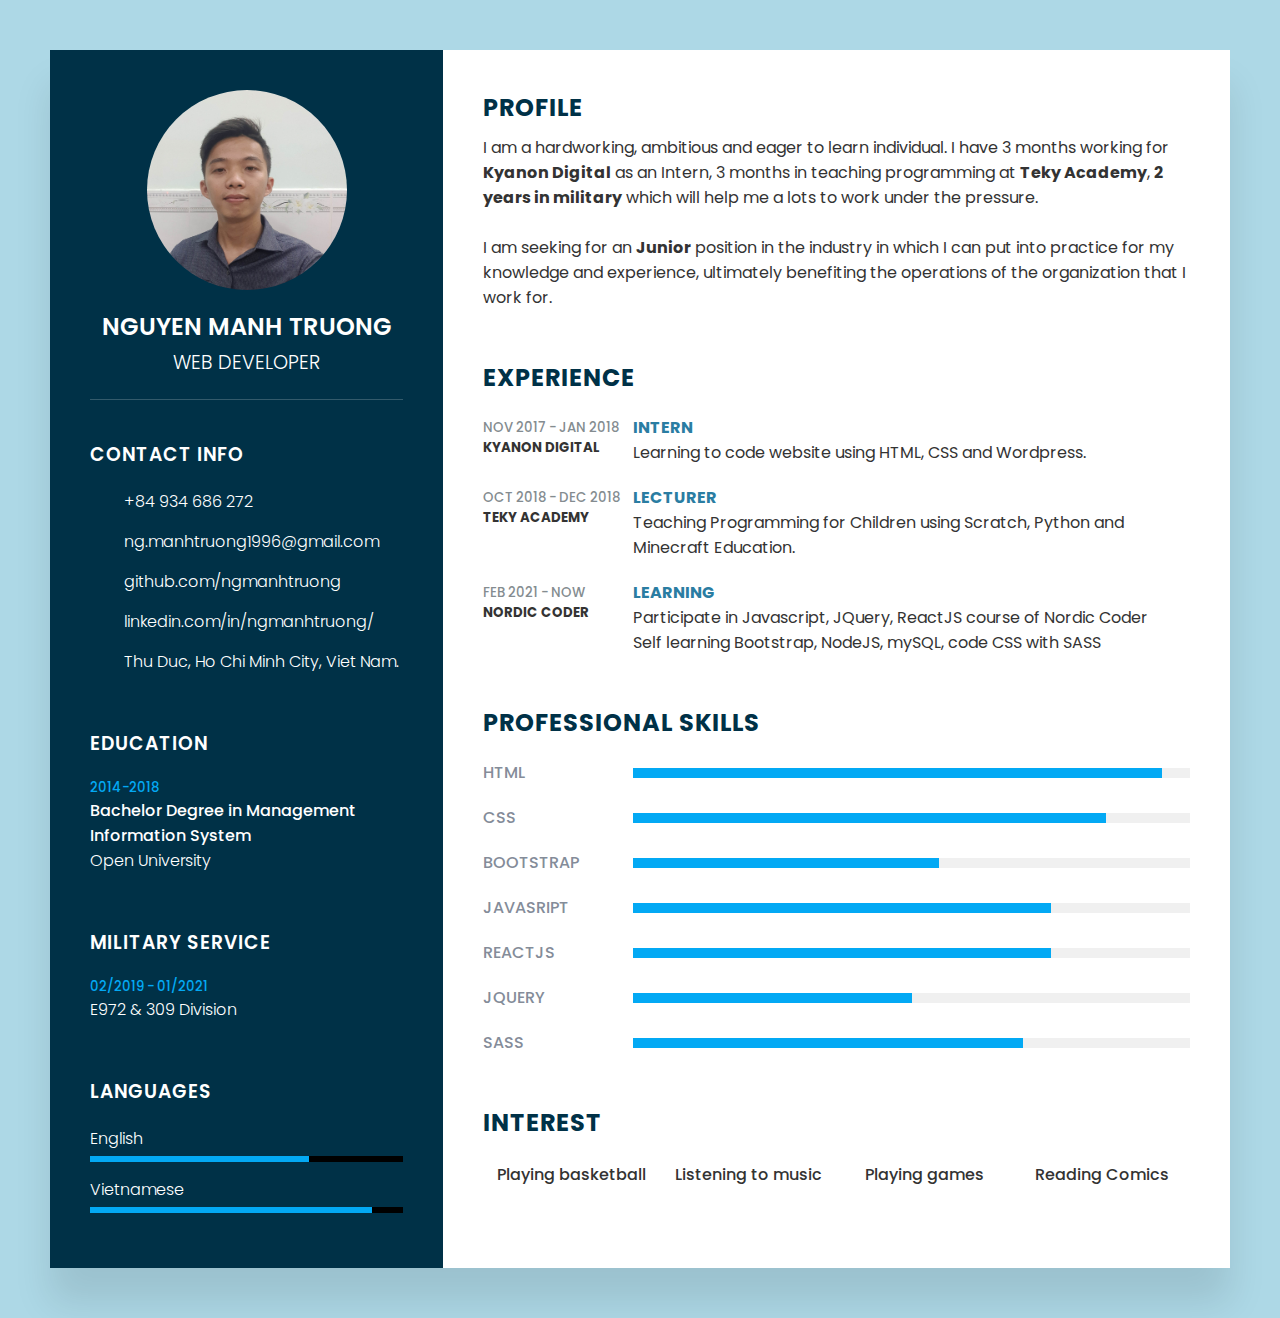
==== cv.html @ 3976d3bd "Initial commit" ====
<!DOCTYPE html>
<html lang="en">
<head>
    <meta charset="UTF-8">
    <meta http-equiv="X-UA-Compatible" content="IE=edge">
    <meta name="viewport" content="width=device-width, initial-scale=1.0">
    <title>Nguyen Manh Truong's CV</title>
    <link rel="stylesheet" href="https://cdnjs.cloudflare.com/ajax/libs/font-awesome/5.15.0/css/all.min.css" 
    integrity="sha512-BnbUDfEUfV0Slx6TunuB042k9tuKe3xrD6q4mg5Ed72LTgzDIcLPxg6yI2gcMFRyomt+yJJxE+zJwNmxki6/RA==" 
    crossorigin="anonymous"/>
    <link rel="stylesheet" href="main.css">

</head>
<body>
    <div class = "resume">
        <div class = "left-section">
            <div class = "profile-text">
                <div class = "img">
                    <img src="./profile.jpg" alt="profile-picture">
                </div>
                <h2>Nguyen Manh Truong<br>
                <span>Web Developer</span></h2>
            </div>
            <div class = "contact-info">
                <h3 class = "title">Contact Info</h3>
                <ul>
                    <li>
                        <span class = "icon"><i class="fa fa-phone" aria-hidden="true"></i></span>
                        <span class = "text">+84 934 686 272</span>
                    </li>
                    <li>
                        <span class = "icon"><i class="far fa-envelope"></i></span>
                        <span class = "text">ng.manhtruong1996@gmail.com</span>
                    </li>
                    <li>
                        <span class = "icon"><i class="fab fa-github"></i></span>
                        <span class = "text">github.com/ngmanhtruong</span>
                    </li>
                    <li>
                        <span class = "icon"><i class="fab fa-linkedin-in"></i></span>
                        <span class = "text">linkedin.com/in/ngmanhtruong/</span>
                    </li>
                    <li>
                        <span class = "icon"><i class="fas fa-globe-asia"></i></span>
                        <span class = "text">Thu Duc, Ho Chi Minh City, Viet Nam.</span>
                    </li>
                </ul>
            </div>

            <div class = "contact-info education">
                <h3 class = "title">Education</h3>
                <ul>
                    <li>
                        <h5>2014-2018</h5>
                        <h4>Bachelor Degree in Management Information System</h4>
                        <h4>Open University</h4>
                    </li>
                </ul>
            </div>

            <div class = "contact-info military-service">
                <h3 class = "title">Military Service</h3>
                <ul>
                    <li>
                        <h5>02/2019 - 01/2021</h5>
                        <h4>E972 & 309 Division</h4>
                    </li>
                </ul>
            </div>

            <div class = "contact-info language">
                <h3 class = "title">Languages</h3>
                <ul>
                    <li>
                        <span class = "text">English</span>
                        <span class = "percent">
                            <div style = "width: 70%;"></div>
                        </span>
                    </li>
                    <li>
                        <span class= "text">Vietnamese</span>
                        <span class= "percent">
                            <div style = "width: 90%;"></div>
                        </span>
                    </li>
                </ul>
            </div>

        </div>
        <div class = "right-section">
            <div class = "about">
                <h2 class = "title2">Profile</h2>
                <p>I am a hardworking, ambitious and eager to learn individual. I have 3 months working for <bold>Kyanon Digital</bold> as an Intern, 3 months in teaching programming at <bold>Teky Academy</bold>, <bold>2 years in military</bold> which will help me a lots to work under the pressure.<br><br>I am seeking for an <bold>Junior</bold> position in the industry in which I can put into practice for my knowledge and experience, ultimately benefiting the operations of the organization that I work for.</p>
            </div>
            <div class = "about">
                <h2 class = "title2">Experience</h2>
                <div class = "wrap">
                    <div class = "year-company">
                        <h5>Nov 2017 - Jan 2018</h5>
                        <h5>Kyanon Digital</h5>
                    </div>
                    <div class= "text">
                        <h4>Intern</h4>
                        <p>Learning to code website using HTML, CSS and Wordpress.</p>
                    </div>
                </div>

                <div class = "wrap">
                    <div class = "year-company">
                        <h5>Oct 2018 - Dec 2018</h5>
                        <h5>Teky Academy</h5>
                    </div>
                    <div class= "text">
                        <h4>Lecturer</h4>
                        <p>Teaching Programming for Children using Scratch, Python and Minecraft Education.</p>
                    </div>
                </div>

                <div class = "wrap">
                    <div class = "year-company">
                        <h5>Feb 2021 - Now</h5>
                        <h5>Nordic Coder</h5>
                    </div>
                    <div class= "text">
                        <h4>Learning</h4>
                        <p>Participate in Javascript, JQuery, ReactJS course of Nordic Coder</p>
                        <p>Self learning Bootstrap, NodeJS, mySQL, code CSS with SASS</p>
                    </div>
                </div>
            </div>
            <div class = "about skills">
                <h2 class = "title2">Professional Skills</h2>
                <div class = "wrap">
                    <h4>HTML</h4>
                    <div class ="percent">
                        <div style = "width: 95%;"></div>
                    </div>
                </div>
                <div class = "wrap">
                    <h4>CSS</h4>
                    <div class ="percent">
                        <div style = "width: 85%;"></div>
                    </div>
                </div>
                <div class = "wrap">
                    <h4>Bootstrap</h4>
                    <div class ="percent">
                        <div style = "width: 55%;"></div>
                    </div>
                </div>
                <div class = "wrap">
                    <h4>Javasript</h4>
                    <div class ="percent">
                        <div style = "width: 75%;"></div>
                    </div>
                </div>
                <div class = "wrap">
                    <h4>ReactJS</h4>
                    <div class ="percent">
                        <div style = "width: 75%;"></div>
                    </div>
                </div>
                <div class = "wrap">
                    <h4>jQuery</h4>
                    <div class ="percent">
                        <div style = "width: 50%;"></div>
                    </div>
                </div>
                <div class = "wrap">
                    <h4>SASS</h4>
                    <div class ="percent">
                        <div style = "width: 70%;"></div>
                    </div>
                </div>
            </div>
            <div>
                
            </div>
            <div class = "about interest">
                <h2 class = "title2">INTEREST</h2>
                <ul>
                    <li><i class="fas fa-basketball-ball"></i> Playing basketball</li>
                    <li><i class="fas fa-music"></i> Listening to music</li>
                    <li><i class="fas fa-gamepad"></i> Playing games</li>
                    <li><i class="fas fa-book-open"></i> Reading Comics</li>
                </ul>
            </div>
        </div>
    </div>
</body>
</html>
---- main.css ----
@import url("https://fonts.googleapis.com/css?family=Poppins:200,300,400,500,600,700,800,900&display=swap");
* {
  -webkit-box-sizing: border-box;
  box-sizing: border-box;
  font-family: 'Poppins', sans-serif;
  margin: 0;
  padding: 0; }

body {
  background: lightblue;
  display: -webkit-box;
  display: -ms-flexbox;
  display: flex;
  -webkit-box-align: center;
  -ms-flex-align: center;
  align-items: center;
  -webkit-box-pack: center;
  -ms-flex-pack: center;
  justify-content: center;
  min-height: 100vh; }

.title {
  color: #fff;
  text-transform: uppercase;
  font-weight: 600;
  letter-spacing: 1px;
  margin-bottom: 20px; }

.title2 {
  color: #003147;
  text-transform: uppercase;
  letter-spacing: 1px;
  margin-bottom: 10px; }

p {
  color: #333; }
  p bold {
    font-weight: bold; }

.resume {
  position: relative;
  width: 100%;
  max-width: 1200px;
  min-height: 1000px;
  background: white;
  display: -ms-grid;
  display: grid;
  -ms-grid-columns: 1fr 2fr;
  grid-template-columns: 1fr 2fr;
  -webkit-box-shadow: 0 35px 35px rgba(0, 0, 0, 0.1);
  box-shadow: 0 35px 35px rgba(0, 0, 0, 0.1);
  margin: 50px; }
  @media (max-width: 1250px) {
    .resume {
      margin: 10px;
      -ms-grid-columns: (1fr)[1];
      grid-template-columns: repeat(1, 1fr); } }
  .resume .left-section {
    position: relative;
    background: #003147;
    padding: 40px; }
    .resume .left-section .profile-text {
      position: relative;
      display: -webkit-box;
      display: -ms-flexbox;
      display: flex;
      -webkit-box-orient: vertical;
      -webkit-box-direction: normal;
      -ms-flex-direction: column;
      flex-direction: column;
      -webkit-box-align: center;
      -ms-flex-align: center;
      align-items: center;
      padding-bottom: 20px;
      border-bottom: 1px solid rgba(255, 255, 255, 0.2); }
      .resume .left-section .profile-text .img {
        position: relative;
        width: 200px;
        height: 200px;
        border-radius: 50%;
        overflow: hidden; }
        .resume .left-section .profile-text .img img {
          width: 100%;
          position: absolute;
          top: -10%;
          left: 0; }
      .resume .left-section .profile-text h2 {
        color: #fff;
        font-size: 1.5em;
        margin-top: 20px;
        text-transform: uppercase;
        text-align: center;
        font-weight: 600;
        line-height: 1.4em; }
        .resume .left-section .profile-text h2 span {
          font-size: 0.8em;
          font-weight: 300; }
    .resume .left-section .contact-info {
      padding-top: 40px; }
      .resume .left-section .contact-info ul {
        position: relative; }
        .resume .left-section .contact-info ul li {
          position: relative;
          list-style: none;
          margin-bottom: 15px;
          cursor: pointer; }
          .resume .left-section .contact-info ul li .icon {
            display: inline-block;
            width: 30px;
            font-size: 18px;
            color: #03a9f4; }
          .resume .left-section .contact-info ul li span {
            color: #fff;
            font-weight: 300;
            font-size: 16px; }
      .resume .left-section .contact-info.education h5 {
        color: #03a9f4;
        font-weight: 500; }
      .resume .left-section .contact-info.education h4 {
        font-weight: 300;
        color: white; }
        .resume .left-section .contact-info.education h4:nth-child(2) {
          font-weight: 500; }
      .resume .left-section .contact-info.military-service h5 {
        color: #03a9f4;
        font-weight: 500; }
      .resume .left-section .contact-info.military-service h4 {
        font-weight: 300;
        color: white; }
      .resume .left-section .contact-info.language .percent {
        position: relative;
        width: 100%;
        height: 6px;
        background: black;
        display: block;
        margin-top: 5px; }
        .resume .left-section .contact-info.language .percent div {
          position: absolute;
          top: 0;
          left: 0;
          height: 100%;
          background: #03a9f4; }
  .resume .right-section {
    position: relative;
    background: white;
    padding: 40px; }
    .resume .right-section .about {
      margin-bottom: 50px; }
      .resume .right-section .about:last-child {
        margin-bottom: 0; }
      .resume .right-section .about .wrap {
        display: -webkit-box;
        display: -ms-flexbox;
        display: flex;
        -webkit-box-orient: horizontal;
        -webkit-box-direction: normal;
        -ms-flex-direction: row;
        flex-direction: row;
        margin: 20px 0; }
        .resume .right-section .about .wrap .year-company {
          padding-top: 3px;
          min-width: 150px; }
          .resume .right-section .about .wrap .year-company h5 {
            text-transform: uppercase;
            color: #848c90;
            font-weight: 500; }
            .resume .right-section .about .wrap .year-company h5:nth-child(2) {
              font-weight: bold;
              color: #333; }
        .resume .right-section .about .wrap .text h4 {
          text-transform: uppercase;
          color: #2a7da2;
          font-size: 16px; }
      .resume .right-section .about.skills .wrap {
        position: relative;
        width: 100%;
        display: -ms-grid;
        display: grid;
        -ms-grid-columns: 150px 1fr;
        grid-template-columns: 150px 1fr;
        -webkit-box-pack: center;
        -ms-flex-pack: center;
        justify-content: center;
        -webkit-box-align: center;
        -ms-flex-align: center;
        align-items: center; }
        .resume .right-section .about.skills .wrap h4 {
          text-transform: uppercase;
          color: #848c99;
          font-weight: 500; }
        .resume .right-section .about.skills .wrap .percent {
          position: relative;
          width: 100%;
          height: 10px;
          background: #f0f0f0; }
          .resume .right-section .about.skills .wrap .percent div {
            position: absolute;
            top: 0;
            left: 0;
            height: 100%;
            background: #03a9f4; }
      .resume .right-section .about.interest ul {
        display: -ms-grid;
        display: grid;
        -ms-grid-columns: (1fr)[4];
        grid-template-columns: repeat(4, 1fr); }
        @media (max-width: 1250px) {
          .resume .right-section .about.interest ul {
            -ms-grid-columns: (1fr)[2];
            grid-template-columns: repeat(2, 1fr); } }
        .resume .right-section .about.interest ul li {
          list-style: none;
          color: #333;
          font-weight: 500;
          margin: 10px 0;
          text-align: center; }
          @media (max-width: 1250px) {
            .resume .right-section .about.interest ul li {
              text-align: left; } }
          .resume .right-section .about.interest ul li .fas {
            color: #03a9f4;
            font-size: 18px; }
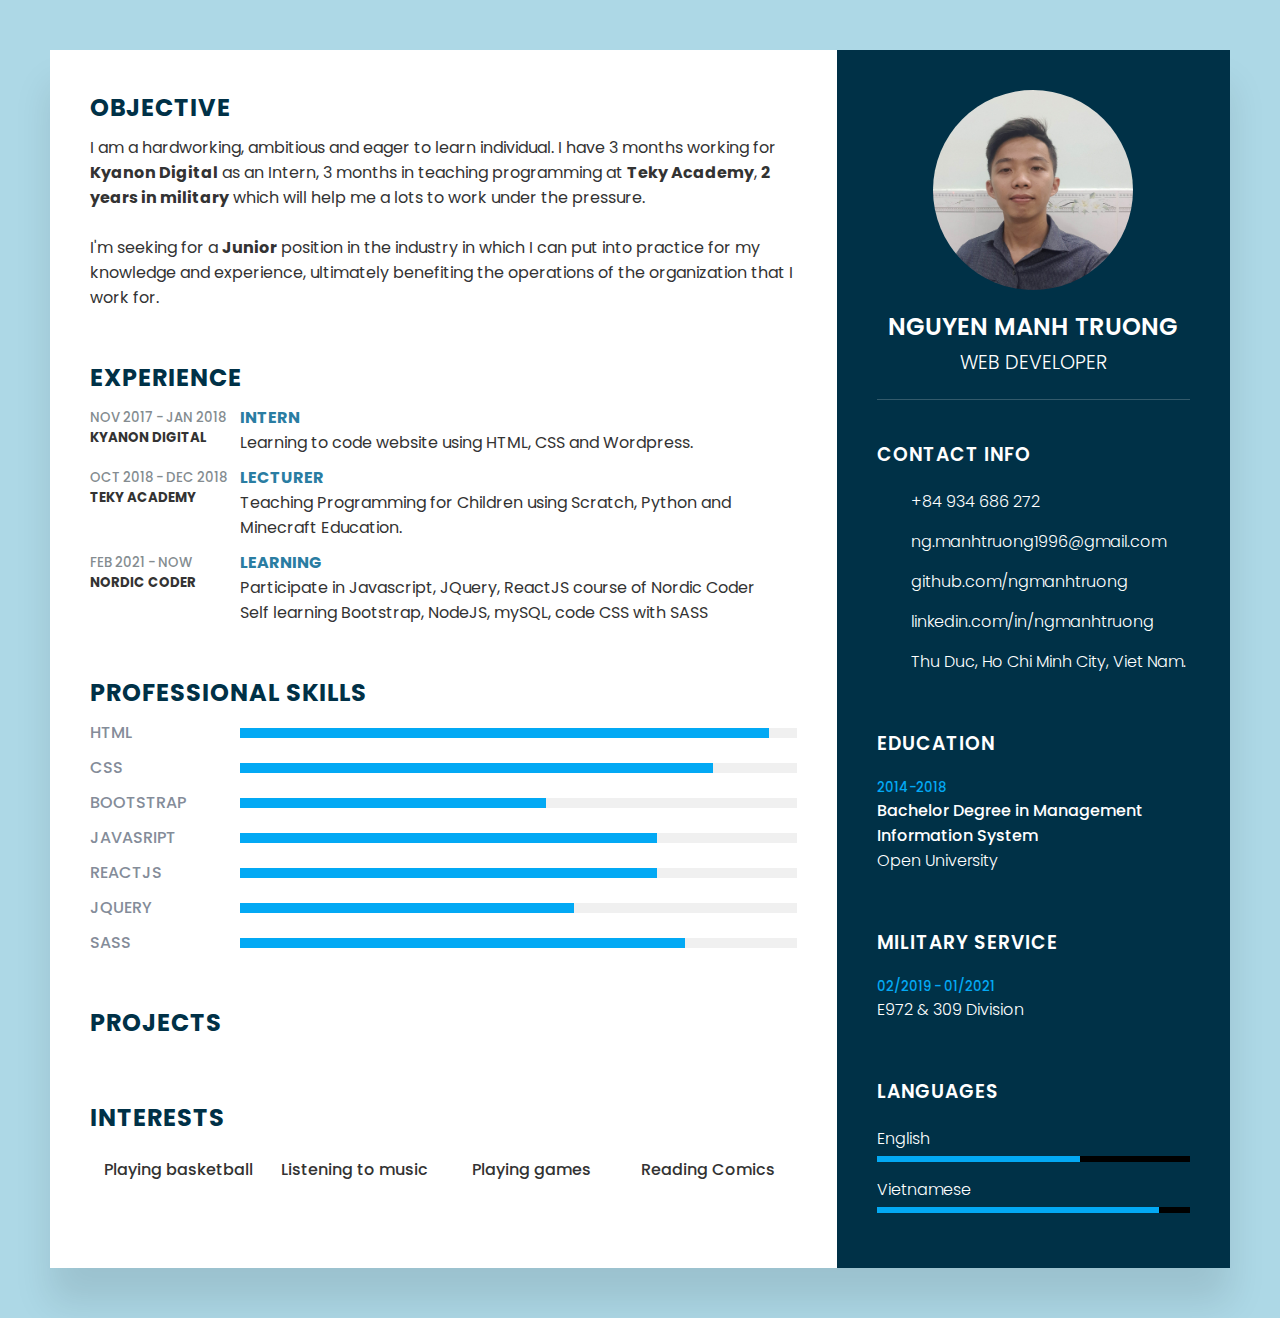
==== commit 6ca2a9ee: "woooosh update" ====
--- a/cv.html
+++ b/cv.html
@@ -14,6 +14,119 @@
 <body>
     <div class = "resume">
         <div class = "left-section">
+            <div class = "about">
+                <h2 class = "title2">Objective</h2>
+                <p>I am a hardworking, ambitious and eager to learn individual. I have 3 months working for <bold>Kyanon Digital</bold> as an Intern, 3 months in teaching programming at <bold>Teky Academy</bold>, <bold>2 years in military</bold> which will help me a lots to work under the pressure.
+                    <br><br>I'm seeking for a <bold>Junior</bold> position in the industry in which I can put into practice for my knowledge and experience, ultimately benefiting the operations of the organization that I work for.</p>
+            </div>
+            <div class = "about">
+                <h2 class = "title2">Experience</h2>
+                <div class = "wrap">
+                    <div class = "year-company">
+                        <h5>Nov 2017 - Jan 2018</h5>
+                        <h5>Kyanon Digital</h5>
+                    </div>
+                    <div class= "text">
+                        <h4>Intern</h4>
+                        <p>Learning to code website using HTML, CSS and Wordpress.</p>
+                    </div>
+                </div>
+
+                <div class = "wrap">
+                    <div class = "year-company">
+                        <h5>Oct 2018 - Dec 2018</h5>
+                        <h5>Teky Academy</h5>
+                    </div>
+                    <div class= "text">
+                        <h4>Lecturer</h4>
+                        <p>Teaching Programming for Children using Scratch, Python and Minecraft Education.</p>
+                    </div>
+                </div>
+
+                <div class = "wrap">
+                    <div class = "year-company">
+                        <h5>Feb 2021 - Now</h5>
+                        <h5>Nordic Coder</h5>
+                    </div>
+                    <div class= "text">
+                        <h4>Learning</h4>
+                        <p>Participate in Javascript, JQuery, ReactJS course of Nordic Coder</p>
+                        <p>Self learning Bootstrap, NodeJS, mySQL, code CSS with SASS</p>
+                    </div>
+                </div>
+            </div>
+            <div class = "about skills">
+                <h2 class = "title2">Professional Skills</h2>
+                <div class = "wrap">
+                    <h4>HTML</h4>
+                    <div class ="percent">
+                        <div style = "width: 95%;"></div>
+                    </div>
+                </div>
+                <div class = "wrap">
+                    <h4>CSS</h4>
+                    <div class ="percent">
+                        <div style = "width: 85%;"></div>
+                    </div>
+                </div>
+                <div class = "wrap">
+                    <h4>Bootstrap</h4>
+                    <div class ="percent">
+                        <div style = "width: 55%;"></div>
+                    </div>
+                </div>
+                <div class = "wrap">
+                    <h4>Javasript</h4>
+                    <div class ="percent">
+                        <div style = "width: 75%;"></div>
+                    </div>
+                </div>
+                <div class = "wrap">
+                    <h4>ReactJS</h4>
+                    <div class ="percent">
+                        <div style = "width: 75%;"></div>
+                    </div>
+                </div>
+                <div class = "wrap">
+                    <h4>jQuery</h4>
+                    <div class ="percent">
+                        <div style = "width: 60%;"></div>
+                    </div>
+                </div>
+                <div class = "wrap">
+                    <h4>SASS</h4>
+                    <div class ="percent">
+                        <div style = "width: 80%;"></div>
+                    </div>
+                </div>
+            </div>
+            <div>
+                
+            </div>
+            <div class = "about projects">
+                <h2 class = "title2">Projects</h2>
+                <div class = "wrap">
+                    <div class = "skills-used">
+                        <h5></h5>
+                        <h5></h5>
+                    </div>
+                    <div class = "text">
+                        <h4></h4>
+                        <p></p>
+                    </div>
+                </div>
+            </div>
+            <div class = "about interest">
+                <h2 class = "title2">INTERESTS</h2>
+                <ul>
+                    <li><i class="fas fa-basketball-ball"></i> Playing basketball</li>
+                    <li><i class="fas fa-music"></i> Listening to music</li>
+                    <li><i class="fas fa-gamepad"></i> Playing games</li>
+                    <li><i class="fas fa-book-open"></i> Reading Comics</li>
+                </ul>
+            </div>
+        </div>
+        <div class = "right-section">
             <div class = "profile-text">
                 <div class = "img">
                     <img src="./profile.jpg" alt="profile-picture">
@@ -26,19 +139,19 @@
                 <ul>
                     <li>
                         <span class = "icon"><i class="fa fa-phone" aria-hidden="true"></i></span>
-                        <span class = "text">+84 934 686 272</span>
+                        <span class = "text"><a href = "tel:+84934686272">+84 934 686 272</a></span>
                     </li>
                     <li>
                         <span class = "icon"><i class="far fa-envelope"></i></span>
-                        <span class = "text">ng.manhtruong1996@gmail.com</span>
+                        <span class = "text"><a href ="mailto:ng.manhtruong1996@gmail.com">ng.manhtruong1996@gmail.com</a></span>
                     </li>
                     <li>
                         <span class = "icon"><i class="fab fa-github"></i></span>
-                        <span class = "text">github.com/ngmanhtruong</span>
+                        <span class = "text"><a href="https://github.com/ngmanhtruong">github.com/ngmanhtruong</a></span>
                     </li>
                     <li>
                         <span class = "icon"><i class="fab fa-linkedin-in"></i></span>
-                        <span class = "text">linkedin.com/in/ngmanhtruong/</span>
+                        <span class = "text"><a href="https://www.linkedin.com/in/ngmanhtruong"></a>linkedin.com/in/ngmanhtruong</span>
                     </li>
                     <li>
                         <span class = "icon"><i class="fas fa-globe-asia"></i></span>
@@ -74,7 +187,7 @@
                     <li>
                         <span class = "text">English</span>
                         <span class = "percent">
-                            <div style = "width: 70%;"></div>
+                            <div style = "width: 65%;"></div>
                         </span>
                     </li>
                     <li>
@@ -87,105 +200,6 @@
             </div>
 
         </div>
-        <div class = "right-section">
-            <div class = "about">
-                <h2 class = "title2">Profile</h2>
-                <p>I am a hardworking, ambitious and eager to learn individual. I have 3 months working for <bold>Kyanon Digital</bold> as an Intern, 3 months in teaching programming at <bold>Teky Academy</bold>, <bold>2 years in military</bold> which will help me a lots to work under the pressure.<br><br>I am seeking for an <bold>Junior</bold> position in the industry in which I can put into practice for my knowledge and experience, ultimately benefiting the operations of the organization that I work for.</p>
-            </div>
-            <div class = "about">
-                <h2 class = "title2">Experience</h2>
-                <div class = "wrap">
-                    <div class = "year-company">
-                        <h5>Nov 2017 - Jan 2018</h5>
-                        <h5>Kyanon Digital</h5>
-                    </div>
-                    <div class= "text">
-                        <h4>Intern</h4>
-                        <p>Learning to code website using HTML, CSS and Wordpress.</p>
-                    </div>
-                </div>
-
-                <div class = "wrap">
-                    <div class = "year-company">
-                        <h5>Oct 2018 - Dec 2018</h5>
-                        <h5>Teky Academy</h5>
-                    </div>
-                    <div class= "text">
-                        <h4>Lecturer</h4>
-                        <p>Teaching Programming for Children using Scratch, Python and Minecraft Education.</p>
-                    </div>
-                </div>
-
-                <div class = "wrap">
-                    <div class = "year-company">
-                        <h5>Feb 2021 - Now</h5>
-                        <h5>Nordic Coder</h5>
-                    </div>
-                    <div class= "text">
-                        <h4>Learning</h4>
-                        <p>Participate in Javascript, JQuery, ReactJS course of Nordic Coder</p>
-                        <p>Self learning Bootstrap, NodeJS, mySQL, code CSS with SASS</p>
-                    </div>
-                </div>
-            </div>
-            <div class = "about skills">
-                <h2 class = "title2">Professional Skills</h2>
-                <div class = "wrap">
-                    <h4>HTML</h4>
-                    <div class ="percent">
-                        <div style = "width: 95%;"></div>
-                    </div>
-                </div>
-                <div class = "wrap">
-                    <h4>CSS</h4>
-                    <div class ="percent">
-                        <div style = "width: 85%;"></div>
-                    </div>
-                </div>
-                <div class = "wrap">
-                    <h4>Bootstrap</h4>
-                    <div class ="percent">
-                        <div style = "width: 55%;"></div>
-                    </div>
-                </div>
-                <div class = "wrap">
-                    <h4>Javasript</h4>
-                    <div class ="percent">
-                        <div style = "width: 75%;"></div>
-                    </div>
-                </div>
-                <div class = "wrap">
-                    <h4>ReactJS</h4>
-                    <div class ="percent">
-                        <div style = "width: 75%;"></div>
-                    </div>
-                </div>
-                <div class = "wrap">
-                    <h4>jQuery</h4>
-                    <div class ="percent">
-                        <div style = "width: 50%;"></div>
-                    </div>
-                </div>
-                <div class = "wrap">
-                    <h4>SASS</h4>
-                    <div class ="percent">
-                        <div style = "width: 70%;"></div>
-                    </div>
-                </div>
-            </div>
-            <div>
-                
-            </div>
-            <div class = "about interest">
-                <h2 class = "title2">INTEREST</h2>
-                <ul>
-                    <li><i class="fas fa-basketball-ball"></i> Playing basketball</li>
-                    <li><i class="fas fa-music"></i> Listening to music</li>
-                    <li><i class="fas fa-gamepad"></i> Playing games</li>
-                    <li><i class="fas fa-book-open"></i> Reading Comics</li>
-                </ul>
-            </div>
-        </div>
     </div>
 </body>
 </html>--- a/main.css
+++ b/main.css
@@ -45,8 +45,8 @@
   background: white;
   display: -ms-grid;
   display: grid;
-  -ms-grid-columns: 1fr 2fr;
-  grid-template-columns: 1fr 2fr;
+  -ms-grid-columns: 2fr 1fr;
+  grid-template-columns: 2fr 1fr;
   -webkit-box-shadow: 0 35px 35px rgba(0, 0, 0, 0.1);
   box-shadow: 0 35px 35px rgba(0, 0, 0, 0.1);
   margin: 50px; }
@@ -57,9 +57,89 @@
       grid-template-columns: repeat(1, 1fr); } }
   .resume .left-section {
     position: relative;
+    background: white;
+    padding: 40px; }
+    .resume .left-section .about {
+      margin-bottom: 50px; }
+      .resume .left-section .about:last-child {
+        margin-bottom: 0; }
+      .resume .left-section .about .wrap {
+        display: -webkit-box;
+        display: -ms-flexbox;
+        display: flex;
+        -webkit-box-orient: horizontal;
+        -webkit-box-direction: normal;
+        -ms-flex-direction: row;
+        flex-direction: row;
+        margin: 10px 0; }
+        .resume .left-section .about .wrap .year-company {
+          padding-top: 3px;
+          min-width: 150px; }
+          .resume .left-section .about .wrap .year-company h5 {
+            text-transform: uppercase;
+            color: #848c90;
+            font-weight: 500; }
+            .resume .left-section .about .wrap .year-company h5:nth-child(2) {
+              font-weight: bold;
+              color: #333; }
+        .resume .left-section .about .wrap .text h4 {
+          text-transform: uppercase;
+          color: #2a7da2;
+          font-size: 16px; }
+      .resume .left-section .about.skills .wrap {
+        position: relative;
+        width: 100%;
+        display: -ms-grid;
+        display: grid;
+        -ms-grid-columns: 150px 1fr;
+        grid-template-columns: 150px 1fr;
+        -webkit-box-pack: center;
+        -ms-flex-pack: center;
+        justify-content: center;
+        -webkit-box-align: center;
+        -ms-flex-align: center;
+        align-items: center; }
+        .resume .left-section .about.skills .wrap h4 {
+          text-transform: uppercase;
+          color: #848c99;
+          font-weight: 500; }
+        .resume .left-section .about.skills .wrap .percent {
+          position: relative;
+          width: 100%;
+          height: 10px;
+          background: #f0f0f0; }
+          .resume .left-section .about.skills .wrap .percent div {
+            position: absolute;
+            top: 0;
+            left: 0;
+            height: 100%;
+            background: #03a9f4; }
+      .resume .left-section .about.interest ul {
+        display: -ms-grid;
+        display: grid;
+        -ms-grid-columns: (1fr)[4];
+        grid-template-columns: repeat(4, 1fr); }
+        @media (max-width: 1250px) {
+          .resume .left-section .about.interest ul {
+            -ms-grid-columns: (1fr)[2];
+            grid-template-columns: repeat(2, 1fr); } }
+        .resume .left-section .about.interest ul li {
+          list-style: none;
+          color: #333;
+          font-weight: 500;
+          margin: 10px 0;
+          text-align: center; }
+          @media (max-width: 1250px) {
+            .resume .left-section .about.interest ul li {
+              text-align: left; } }
+          .resume .left-section .about.interest ul li .fas {
+            color: #03a9f4;
+            font-size: 18px; }
+  .resume .right-section {
+    position: relative;
     background: #003147;
     padding: 40px; }
-    .resume .left-section .profile-text {
+    .resume .right-section .profile-text {
       position: relative;
       display: -webkit-box;
       display: -ms-flexbox;
@@ -73,18 +153,18 @@
       align-items: center;
       padding-bottom: 20px;
       border-bottom: 1px solid rgba(255, 255, 255, 0.2); }
-      .resume .left-section .profile-text .img {
+      .resume .right-section .profile-text .img {
         position: relative;
         width: 200px;
         height: 200px;
         border-radius: 50%;
         overflow: hidden; }
-        .resume .left-section .profile-text .img img {
+        .resume .right-section .profile-text .img img {
           width: 100%;
           position: absolute;
           top: -10%;
           left: 0; }
-      .resume .left-section .profile-text h2 {
+      .resume .right-section .profile-text h2 {
         color: #fff;
         font-size: 1.5em;
         margin-top: 20px;
@@ -92,131 +172,54 @@
         text-align: center;
         font-weight: 600;
         line-height: 1.4em; }
-        .resume .left-section .profile-text h2 span {
+        .resume .right-section .profile-text h2 span {
           font-size: 0.8em;
           font-weight: 300; }
-    .resume .left-section .contact-info {
+    .resume .right-section .contact-info {
       padding-top: 40px; }
-      .resume .left-section .contact-info ul {
+      .resume .right-section .contact-info ul {
         position: relative; }
-        .resume .left-section .contact-info ul li {
+        .resume .right-section .contact-info ul li {
           position: relative;
           list-style: none;
           margin-bottom: 15px;
           cursor: pointer; }
-          .resume .left-section .contact-info ul li .icon {
+          .resume .right-section .contact-info ul li .icon {
             display: inline-block;
             width: 30px;
             font-size: 18px;
             color: #03a9f4; }
-          .resume .left-section .contact-info ul li span {
+          .resume .right-section .contact-info ul li span {
             color: #fff;
             font-weight: 300;
             font-size: 16px; }
-      .resume .left-section .contact-info.education h5 {
+            .resume .right-section .contact-info ul li span a {
+              text-decoration: none;
+              color: #fff; }
+      .resume .right-section .contact-info.education h5 {
         color: #03a9f4;
         font-weight: 500; }
-      .resume .left-section .contact-info.education h4 {
+      .resume .right-section .contact-info.education h4 {
         font-weight: 300;
         color: white; }
-        .resume .left-section .contact-info.education h4:nth-child(2) {
+        .resume .right-section .contact-info.education h4:nth-child(2) {
           font-weight: 500; }
-      .resume .left-section .contact-info.military-service h5 {
+      .resume .right-section .contact-info.military-service h5 {
         color: #03a9f4;
         font-weight: 500; }
-      .resume .left-section .contact-info.military-service h4 {
+      .resume .right-section .contact-info.military-service h4 {
         font-weight: 300;
         color: white; }
-      .resume .left-section .contact-info.language .percent {
+      .resume .right-section .contact-info.language .percent {
         position: relative;
         width: 100%;
         height: 6px;
         background: black;
         display: block;
         margin-top: 5px; }
-        .resume .left-section .contact-info.language .percent div {
+        .resume .right-section .contact-info.language .percent div {
           position: absolute;
           top: 0;
           left: 0;
           height: 100%;
           background: #03a9f4; }
-  .resume .right-section {
-    position: relative;
-    background: white;
-    padding: 40px; }
-    .resume .right-section .about {
-      margin-bottom: 50px; }
-      .resume .right-section .about:last-child {
-        margin-bottom: 0; }
-      .resume .right-section .about .wrap {
-        display: -webkit-box;
-        display: -ms-flexbox;
-        display: flex;
-        -webkit-box-orient: horizontal;
-        -webkit-box-direction: normal;
-        -ms-flex-direction: row;
-        flex-direction: row;
-        margin: 20px 0; }
-        .resume .right-section .about .wrap .year-company {
-          padding-top: 3px;
-          min-width: 150px; }
-          .resume .right-section .about .wrap .year-company h5 {
-            text-transform: uppercase;
-            color: #848c90;
-            font-weight: 500; }
-            .resume .right-section .about .wrap .year-company h5:nth-child(2) {
-              font-weight: bold;
-              color: #333; }
-        .resume .right-section .about .wrap .text h4 {
-          text-transform: uppercase;
-          color: #2a7da2;
-          font-size: 16px; }
-      .resume .right-section .about.skills .wrap {
-        position: relative;
-        width: 100%;
-        display: -ms-grid;
-        display: grid;
-        -ms-grid-columns: 150px 1fr;
-        grid-template-columns: 150px 1fr;
-        -webkit-box-pack: center;
-        -ms-flex-pack: center;
-        justify-content: center;
-        -webkit-box-align: center;
-        -ms-flex-align: center;
-        align-items: center; }
-        .resume .right-section .about.skills .wrap h4 {
-          text-transform: uppercase;
-          color: #848c99;
-          font-weight: 500; }
-        .resume .right-section .about.skills .wrap .percent {
-          position: relative;
-          width: 100%;
-          height: 10px;
-          background: #f0f0f0; }
-          .resume .right-section .about.skills .wrap .percent div {
-            position: absolute;
-            top: 0;
-            left: 0;
-            height: 100%;
-            background: #03a9f4; }
-      .resume .right-section .about.interest ul {
-        display: -ms-grid;
-        display: grid;
-        -ms-grid-columns: (1fr)[4];
-        grid-template-columns: repeat(4, 1fr); }
-        @media (max-width: 1250px) {
-          .resume .right-section .about.interest ul {
-            -ms-grid-columns: (1fr)[2];
-            grid-template-columns: repeat(2, 1fr); } }
-        .resume .right-section .about.interest ul li {
-          list-style: none;
-          color: #333;
-          font-weight: 500;
-          margin: 10px 0;
-          text-align: center; }
-          @media (max-width: 1250px) {
-            .resume .right-section .about.interest ul li {
-              text-align: left; } }
-          .resume .right-section .about.interest ul li .fas {
-            color: #03a9f4;
-            font-size: 18px; }
